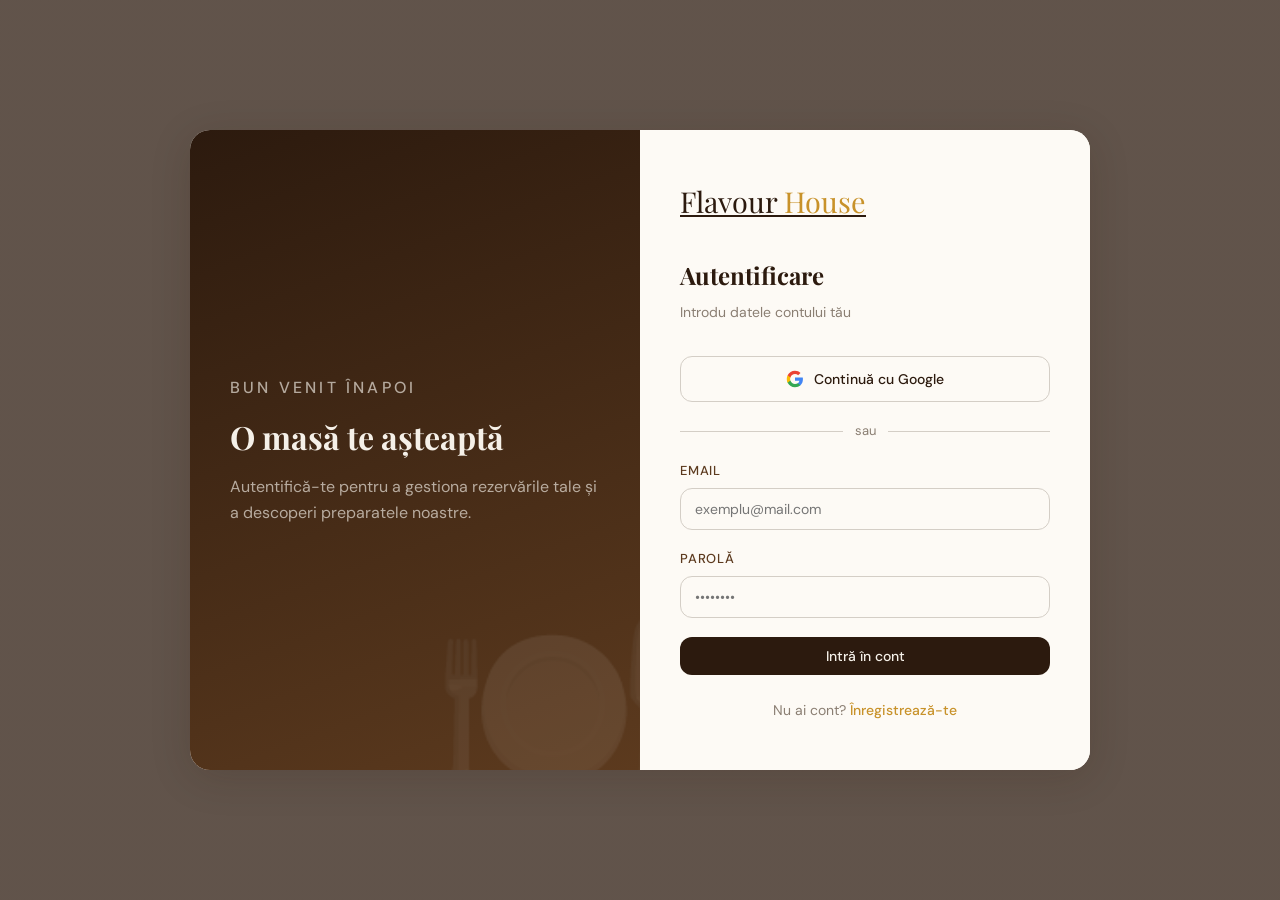
==== RestaurantApp/public/login.html @ d225e00d "Actualizare login.html cu buton "Continua cu Google" #19" ====
<!DOCTYPE html>
<html lang="ro">
<head>
  <meta charset="UTF-8">
  <meta name="viewport" content="width=device-width, initial-scale=1.0">
  <title>Autentificare — Flavour House</title>
  <link rel="stylesheet" href="style.css">
  <style>
    body { 
      display: flex; 
      align-items: center; 
      justify-content: center; 
      min-height: 100vh; 
      padding: 2rem;
      margin: 0;
      background: linear-gradient(rgba(44, 26, 14, 0.75), rgba(44, 26, 14, 0.75)), 
                  url('https://media.gettyimages.com/id/1632045436/video/defocus-after-work-dinner-party.jpg?s=640x640&k=20&c=yxpzzxIzMyTx0dXF350Sa_MqFmlVjyDskMo8bTIoD7I=');
      background-size: cover;
      background-position: center;
      background-attachment: fixed;
    }

    .auth-wrapper {
      display: grid; grid-template-columns: 1fr 1fr;
      max-width: 900px; width: 100%;
      border-radius: var(--radius-lg);
      overflow: hidden; box-shadow: var(--shadow-lg);
      background: var(--alb);
    }

    .auth-banner {
      background: linear-gradient(160deg, var(--maro) 0%, var(--maro-med) 100%);
      padding: 3rem 2.5rem; display: flex; flex-direction: column; justify-content: center;
      position: relative; overflow: hidden;
    }

    .auth-banner::before {
      content: '🍽️'; font-size: 12rem; position: absolute;
      right: -2rem; bottom: -2rem; opacity: 0.08; line-height: 1;
    }

    .auth-banner-label {
      font-size: 13px; font-weight: 500; letter-spacing: 0.2em;
      color: var(--auriu); text-transform: uppercase; margin-bottom: 1rem;
    }

    .auth-banner h2 {
      font-family: 'Playfair Display', serif;
      font-size: 2rem; color: var(--crem); line-height: 1.3; margin-bottom: 1rem;
    }

    .auth-banner p { font-size: 16px; color: rgba(245,240,232,0.65); }

    .auth-form-side { background: var(--alb); padding: 3rem 2.5rem; }

    .auth-logo {
      font-family: 'Playfair Display', serif; font-size: 1.8rem;
      color: var(--maro); margin-bottom: 2rem; display: block;
    }

    .auth-logo span { color: var(--auriu); }

    .auth-title { font-family: 'Playfair Display', serif; font-size: 1.5rem; color: var(--maro); margin-bottom: 0.4rem; }

    .auth-sub { font-size: 14px; color: var(--gri); margin-bottom: 2rem; }

    .auth-footer { margin-top: 1.5rem; text-align: center; font-size: 14px; color: var(--gri); }

    .auth-footer a { color: var(--auriu); text-decoration: none; font-weight: 500; }

    .auth-footer a:hover { text-decoration: underline; }

    /* Buton Google */
    .btn-google {
      display: flex; align-items: center; justify-content: center; gap: 10px;
      width: 100%; padding: 11px 22px; border-radius: var(--radius);
      border: 1.5px solid var(--gri-light); background: var(--alb);
      font-family: 'DM Sans', sans-serif; font-size: 14px; font-weight: 500;
      color: var(--maro); cursor: pointer; text-decoration: none;
      transition: all var(--transition);
      box-sizing: border-box;
    }
    .btn-google:hover {
      border-color: #4285F4; background: #F8F9FF;
      box-shadow: 0 2px 12px rgba(66,133,244,0.15);
    }
    .google-icon { width: 18px; height: 18px; flex-shrink: 0; }

    /* Separator */
    .separator {
      display: flex; align-items: center; gap: 12px;
      margin: 1.2rem 0; color: var(--gri); font-size: 13px;
    }
    .separator::before, .separator::after {
      content: ''; flex: 1; height: 1px; background: var(--gri-light);
    }

    @media (max-width: 640px) {
      .auth-wrapper { grid-template-columns: 1fr; max-width: 450px; }
      .auth-banner { display: none; }
    }
  </style>
</head>
<body>

<div class="auth-wrapper">
  <div class="auth-banner">
    <p class="auth-banner-label">Bun venit înapoi</p>
    <h2>O masă te așteaptă</h2>
    <p>Autentifică-te pentru a gestiona rezervările tale și a descoperi preparatele noastre.</p>
  </div>
  <div class="auth-form-side">
    <a href="index.html" class="auth-logo">Flavour <span>House</span></a>
    <h2 class="auth-title">Autentificare</h2>
    <p class="auth-sub">Introdu datele contului tău</p>

    <div id="alert" class="alert"></div>

    <!-- Buton Google -->
    <a href="/api/auth/google" class="btn-google">
      <svg class="google-icon" viewBox="0 0 24 24">
        <path fill="#4285F4" d="M22.56 12.25c0-.78-.07-1.53-.2-2.25H12v4.26h5.92c-.26 1.37-1.04 2.53-2.21 3.31v2.77h3.57c2.08-1.92 3.28-4.74 3.28-8.09z"/>
        <path fill="#34A853" d="M12 23c2.97 0 5.46-.98 7.28-2.66l-3.57-2.77c-.98.66-2.23 1.06-3.71 1.06-2.86 0-5.29-1.93-6.16-4.53H2.18v2.84C3.99 20.53 7.7 23 12 23z"/>
        <path fill="#FBBC05" d="M5.84 14.09c-.22-.66-.35-1.36-.35-2.09s.13-1.43.35-2.09V7.07H2.18C1.43 8.55 1 10.22 1 12s.43 3.45 1.18 4.93l3.66-2.84z"/>
        <path fill="#EA4335" d="M12 5.38c1.62 0 3.06.56 4.21 1.64l3.15-3.15C17.45 2.09 14.97 1 12 1 7.7 1 3.99 3.47 2.18 7.07l3.66 2.84c.87-2.6 3.3-4.53 6.16-4.53z"/>
      </svg>
      Continuă cu Google
    </a>

    <div class="separator">sau</div>

    <div class="form-group">
      <label>Email</label>
      <input type="email" id="email" placeholder="exemplu@mail.com">
    </div>
    <div class="form-group">
      <label>Parolă</label>
      <input type="password" id="parola" placeholder="••••••••">
    </div>
    <button class="btn btn-dark btn-full" onclick="login()">Intră în cont</button>

    <div class="auth-footer">
      Nu ai cont? <a href="register.html">Înregistrează-te</a>
    </div>
  </div>
</div>

<script>
// Verificam daca e eroare de la Google
const params = new URLSearchParams(window.location.search);
if (params.get('error') === 'google') {
  const alertEl = document.getElementById('alert');
  alertEl.className = 'alert alert-error show';
  alertEl.textContent = 'Autentificarea cu Google a esuat. Incearca din nou.';
}

// Daca e deja autentificat, redirectam
if (localStorage.getItem('token')) {
  const u = JSON.parse(localStorage.getItem('utilizator') || '{}');
  window.location.href = u.rol === 'admin' ? 'admin/dashboard.html' : 'rezervarile-mele.html';
}

async function login() {
  const email  = document.getElementById('email').value.trim();
  const parola = document.getElementById('parola').value;
  const alert  = document.getElementById('alert');

  alert.className = 'alert'; alert.textContent = '';

  if (!email || !parola) {
    alert.className = 'alert alert-error show';
    alert.textContent = 'Completează toate câmpurile.';
    return;
  }

  try {
    const res  = await fetch('/api/auth/login', {
      method: 'POST',
      headers: { 'Content-Type': 'application/json' },
      body: JSON.stringify({ email, parola })
    });
    const date = await res.json();

    if (!res.ok) {
      alert.className = 'alert alert-error show';
      alert.textContent = date.mesaj;
      return;
    }

    localStorage.setItem('token', date.token);
    localStorage.setItem('utilizator', JSON.stringify(date.utilizator));

    alert.className = 'alert alert-success show';
    alert.textContent = 'Autentificare reușită! Se redirecționează...';

    setTimeout(() => {
      window.location.href = date.utilizator.rol === 'admin'
        ? 'admin/dashboard.html'
        : 'rezervarile-mele.html';
    }, 800);
  } catch (e) {
    alert.className = 'alert alert-error show';
    alert.textContent = 'Eroare de conexiune. Încearcă din nou.';
  }
}

document.addEventListener('keydown', e => { if (e.key === 'Enter') login(); });
</script>
</body>
</html>
---- RestaurantApp/public/style.css ----
@import url('https://fonts.googleapis.com/css2?family=Playfair+Display:ital,wght@0,400;0,600;0,700;1,400&family=DM+Sans:wght@300;400;500&display=swap');

:root {
  --crem:      #F5F0E8;
  --crem-dark: #EDE6D6;
  --maro:      #2C1A0E;
  --maro-med:  #5C3A1E;
  --auriu:     #C8922A;
  --auriu-light: #E8B84B;
  --alb:       #FDFAF5;
  --gri:       #8A7E72;
  --gri-light: #D4CEC6;
  --verde:     #2D6A4F;
  --rosu:      #9B2335;
  --shadow:    0 4px 24px rgba(44,26,14,0.10);
  --shadow-lg: 0 8px 40px rgba(44,26,14,0.16);
  --radius:    12px;
  --radius-lg: 20px;
  --transition: 0.25s cubic-bezier(.4,0,.2,1);
}

*, *::before, *::after { box-sizing: border-box; margin: 0; padding: 0; }

html { scroll-behavior: smooth; }

body {
  font-family: 'DM Sans', sans-serif;
  background: var(--crem);
  color: var(--maro);
  min-height: 100vh;
  font-size: 15px;
  line-height: 1.6;
}

/* ── Navigatie ─────── */
nav {
  position: absolute; top: 0; left: 0; right: 0; z-index: 100;
  background: 
              url('file.png');
  backdrop-filter: blur(12px);
  /* REZOLVAREA AICI: */
  background-size: cover;       
  background-position: center;  
  background-repeat: no-repeat;
  border-bottom: 1px solid var(--maro);
  padding: 0 2rem;
  display: flex; align-items: center; justify-content: space-between;
  height: 100px;
}

.nav-logo {
  font-family: 'Playfair Display', serif;
  font-size: 1.8rem; 
  font-weight: 900;
  color: var(--maro);
  text-decoration: none;
  letter-spacing: -0.02em;
  display: inline-block;
  margin-left: 150px;
  background: var(--auriu-light); 
  padding: 12px 35px;
  border-radius: 50px;
  border: 2px solid var(--auriu-light); 
  
  /* TRANZITIE */
  transition: all var(--transition);
}

.nav-logo:hover {
  transform: scale(1.05);
  background: var(--auriu); 
  border-color: var(--auriu);
  
  /* GLOW AURIU */
  filter: drop-shadow(0 0 8px rgba(200, 146, 42, 0.3));
}

.nav-logo span {
  color: var(--auriu);
}

.nav-links { 
  display: flex; 
  align-items: center; 
  gap: 0.5rem; 
}

.nav-links a {
  font-size: 16px; 
  font-weight: 520;
  text-decoration: none;
  padding: 6px 22px; 
  border-radius: 25px;
  background: var(--auriu); 
  color: var(--maro);
  display: inline-block;
  transition: background var(--transition), 
              color var(--transition), 
              transform 0.2s ease, 
              box-shadow 0.2s ease;
}

.nav-links a:hover {
  background: var(--crem);
  color: var(--maro);
  transform: translateY(-3px) scale(1.05);
  box-shadow: 0 10px 20px rgba(0, 0, 0, 0.1), 0 0 15px var(--crem);
}

.nav-links a.btn-nav {
  background: var(--auriu); 
  color: var(--maro);
  padding: 6px 22px; 
}

.nav-links a.btn-nav:hover {
  background: var(--crem);
  color: var(--maro);
  transform: translateY(-3px) scale(1.05);
  box-shadow: 0 10px 20px rgba(0, 0, 0, 0.1), 0 0 15px var(--crem);
}

/* ── Butoane ───────── */
.btn {
  display: inline-flex; align-items: center; justify-content: center; gap: 8px;
  font-family: 'DM Sans', sans-serif; font-size: 14px; font-weight: 500;
  padding: 10px 22px; border-radius: var(--radius);
  border: none; cursor: pointer;
  transition: all var(--transition);
  text-decoration: none;
}
.btn-primary {
  background: var(--auriu); color: var(--maro);
}
.btn-primary:hover {
  background: var(--auriu-light);
  box-shadow: 0 4px 16px rgba(200,146,42,0.35);
  transform: translateY(-1px);
}
.btn-dark {
  background: var(--maro); color: var(--crem);
}
.btn-dark:hover {
  background: var(--maro-med);
  transform: translateY(-1px);
  box-shadow: var(--shadow);
}
.btn-outline {
  background: transparent; color: var(--maro);
  border: 1.5px solid var(--gri-light);
}
.btn-outline:hover { border-color: var(--maro); background: var(--crem-dark); }
.btn-danger { background: var(--rosu); color: #fff; }
.btn-danger:hover { background: #7a1c29; transform: translateY(-1px); }
.btn-success { background: var(--verde); color: #fff; }
.btn-success:hover { background: #1f4f3a; transform: translateY(-1px); }
.btn-sm { padding: 6px 14px; font-size: 13px; }
.btn-full { width: 100%; }
.btn:disabled { opacity: 0.5; cursor: not-allowed; transform: none !important; }

/* ── Formulare ─────────────────────────────────────── */
.form-group { margin-bottom: 1.2rem; }
.form-group label {
  display: block; font-size: 13px; font-weight: 500;
  color: var(--maro-med); margin-bottom: 6px;
  text-transform: uppercase; letter-spacing: 0.06em;
}
.form-group input,
.form-group select,
.form-group textarea {
  width: 100%; padding: 11px 14px;
  border: 1.5px solid var(--gri-light);
  border-radius: var(--radius); background: var(--alb);
  font-family: 'DM Sans', sans-serif; font-size: 14px;
  color: var(--maro);
  transition: border-color var(--transition), box-shadow var(--transition);
  outline: none;
}
.form-group input:focus,
.form-group select:focus,
.form-group textarea:focus {
  border-color: var(--auriu);
  box-shadow: 0 0 0 3px rgba(200,146,42,0.15);
}
.form-group textarea { resize: vertical; min-height: 90px; }

/* ── Card ──────────────────────────────────────────── */
.card {
  background: var(--alb); border-radius: var(--radius-lg);
  box-shadow: var(--shadow);
  border: 1px solid rgba(212,206,198,0.5);
}

/* ── Badge status ──────────────────────────────────── */
.badge {
  display: inline-block; font-size: 12px; font-weight: 500;
  padding: 3px 10px; border-radius: 99px;
}
.badge-asteptare { background: #FEF3C7; color: #92400E; }
.badge-confirmata { background: #D1FAE5; color: #065F46; }
.badge-anulata   { background: #FEE2E2; color: #991B1B; }

/* ── Container ─────────────────────────────────────── */
.container { max-width: 1100px; margin: 0 auto; padding: 0 1.5rem; }
.page-wrapper { padding-top: 80px; min-height: 100vh; }

/* ── Alert mesaje ──────────────────────────────────── */
.alert {
  padding: 12px 16px; border-radius: var(--radius);
  font-size: 14px; font-weight: 500; margin-bottom: 1rem;
  display: none;
}
.alert.show { display: block; }
.alert-error   { background: #FEE2E2; color: #991B1B; border: 1px solid #FECACA; }
.alert-success { background: #D1FAE5; color: #065F46; border: 1px solid #A7F3D0; }

/* ── Tabel ─────────────────────────────────────────── */
.tabel-wrapper { overflow-x: auto; border-radius: var(--radius-lg); }
table {
  width: 100%; border-collapse: collapse;
  font-size: 14px;
}
thead tr { background: var(--maro); color: var(--crem); }
thead th {
  padding: 12px 16px; text-align: left;
  font-size: 12px; font-weight: 500;
  text-transform: uppercase; letter-spacing: 0.06em;
}
tbody tr {
  border-bottom: 1px solid var(--crem-dark);
  transition: background var(--transition);
}
tbody tr:hover { background: var(--crem-dark); }
tbody td { padding: 12px 16px; color: var(--maro); }

/* ── Stele rating ──────────────────────────────────── */
.stele { display: flex; gap: 4px; }
.stea {
  font-size: 20px; cursor: pointer; color: var(--gri-light);
  transition: color var(--transition), transform var(--transition);
  user-select: none;
}
.stea.activa, .stea:hover { color: var(--auriu); transform: scale(1.1); }

/* ── Footer ────────────────────────────────────────── */
footer {
  background: var(--maro); color: var(--crem-dark);
  text-align: center; padding: 2rem;
  font-size: 13px; margin-top: 4rem;
}
footer span { color: var(--auriu); }

/* ── Animatii ──────────────────────────────────────── */
@keyframes fadeInUp {
  from { opacity: 0; transform: translateY(20px); }
  to   { opacity: 1; transform: translateY(0); }
}
.fade-in { animation: fadeInUp 0.5s ease forwards; }



.sticky-footer-layout {
  min-height: 100vh;
  display: flex;
  flex-direction: column;
}

.sticky-footer-layout .main-wrapper {
  flex: 1 0 auto;
  display: flex;
  flex-direction: column;
}

footer {
  background: var(--maro);
  color: var(--crem-dark);
  text-align: center;
  padding: 2rem;
  font-size: 13px;
  flex-shrink: 0; 
}
footer span { color: var(--auriu); }


/* ── Responsive ────────────────────────────────────── */
@media (max-width: 640px) {
  nav { padding: 0 1rem; }
  .nav-links a:not(.btn-nav) { display: none; }
  .container { padding: 0 1rem; }
}

.preparat-img {
  width: 100%;
  height: 200px;       
  object-fit: cover;   
  border-radius: 12px;   
  margin-bottom: 15px;   
  display: block;
}

.preparat-card {
  display: flex;
  flex-direction: column;
  justify-content: space-between; 
}

.sidebar-logo { 
    font-family: 'Playfair Display', serif !important; 
    font-size: 1.8rem !important; 
    color: var(--crem) !important; 
    margin-bottom: 2.5rem; 
    padding: 0 0.5rem; 
    text-decoration: none !important;
    display: block;
    transition: all var(--transition);
}

.sidebar-logo span { 
    color: var(--auriu) !important;
    font-size: inherit; 
}

.sidebar-logo:hover {
    opacity: 0.9;
    transform: translateX(3px);
}
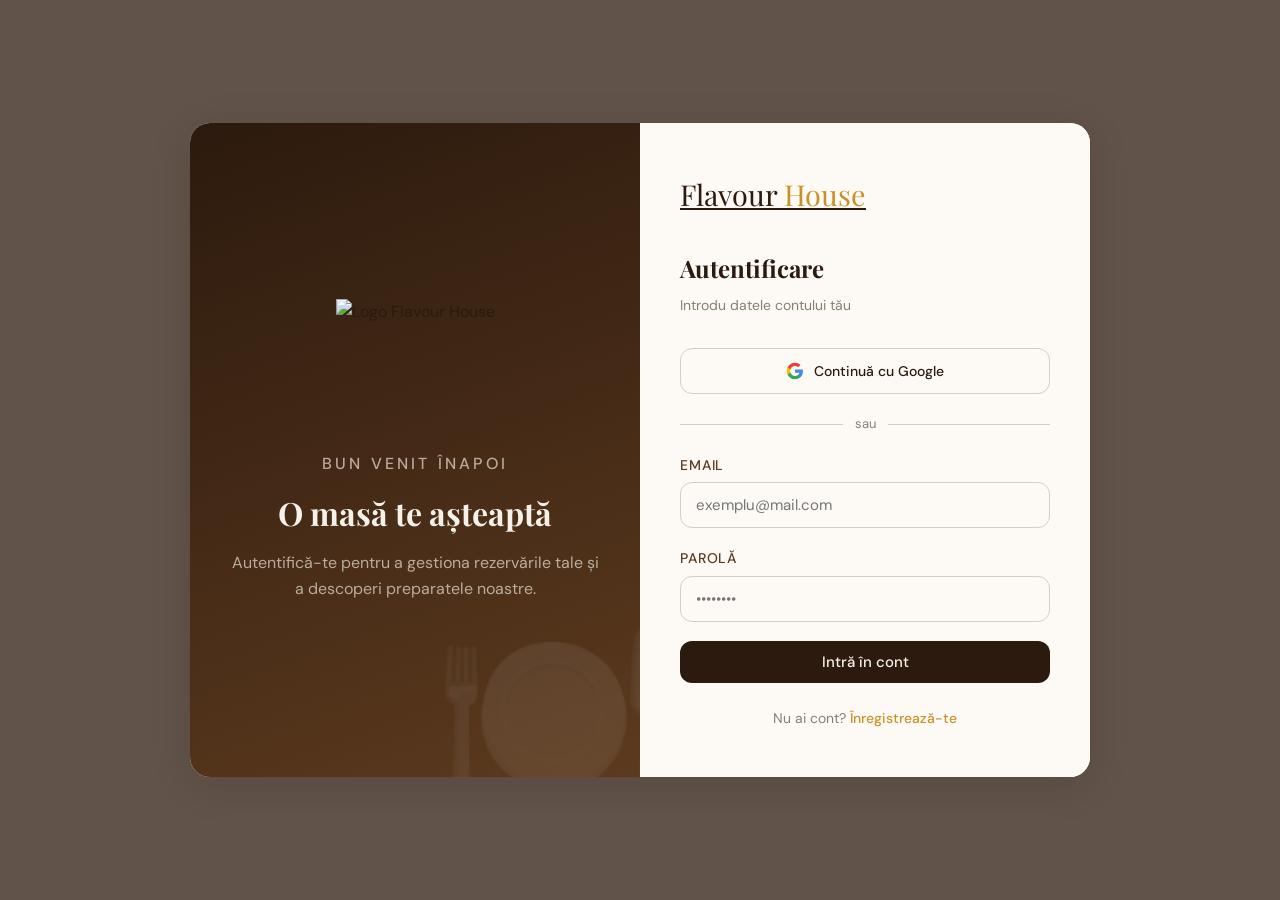
==== commit 25085e0d: "Add files via upload" ====
--- a/RestaurantApp/public/login.html
+++ b/RestaurantApp/public/login.html
@@ -3,6 +3,8 @@
 <head>
   <meta charset="UTF-8">
   <meta name="viewport" content="width=device-width, initial-scale=1.0">
+    <link rel="icon" type="image/png" href="logo.png">
+
   <title>Autentificare — Flavour House</title>
   <link rel="stylesheet" href="style.css">
   <style>
@@ -30,13 +32,21 @@
 
     .auth-banner {
       background: linear-gradient(160deg, var(--maro) 0%, var(--maro-med) 100%);
-      padding: 3rem 2.5rem; display: flex; flex-direction: column; justify-content: center;
+      padding: 3rem 2.5rem; display: flex; flex-direction: column; 
+      justify-content: center; align-items: center; text-align: center;
       position: relative; overflow: hidden;
     }
 
     .auth-banner::before {
       content: '🍽️'; font-size: 12rem; position: absolute;
       right: -2rem; bottom: -2rem; opacity: 0.08; line-height: 1;
+    }
+
+    .auth-banner-logo {
+      height: 120px;
+      width: auto;
+      object-fit: contain;
+      margin-bottom: 2rem;
     }
 
     .auth-banner-label {
@@ -105,6 +115,7 @@
 
 <div class="auth-wrapper">
   <div class="auth-banner">
+    <img src="logo.png" alt="Logo Flavour House" class="auth-banner-logo">
     <p class="auth-banner-label">Bun venit înapoi</p>
     <h2>O masă te așteaptă</h2>
     <p>Autentifică-te pentru a gestiona rezervările tale și a descoperi preparatele noastre.</p>
@@ -116,7 +127,6 @@
 
     <div id="alert" class="alert"></div>
 
-    <!-- Buton Google -->
     <a href="/api/auth/google" class="btn-google">
       <svg class="google-icon" viewBox="0 0 24 24">
         <path fill="#4285F4" d="M22.56 12.25c0-.78-.07-1.53-.2-2.25H12v4.26h5.92c-.26 1.37-1.04 2.53-2.21 3.31v2.77h3.57c2.08-1.92 3.28-4.74 3.28-8.09z"/>
@@ -146,7 +156,6 @@
 </div>
 
 <script>
-// Verificam daca e eroare de la Google
 const params = new URLSearchParams(window.location.search);
 if (params.get('error') === 'google') {
   const alertEl = document.getElementById('alert');
@@ -154,7 +163,6 @@
   alertEl.textContent = 'Autentificarea cu Google a esuat. Incearca din nou.';
 }
 
-// Daca e deja autentificat, redirectam
 if (localStorage.getItem('token')) {
   const u = JSON.parse(localStorage.getItem('utilizator') || '{}');
   window.location.href = u.rol === 'admin' ? 'admin/dashboard.html' : 'rezervarile-mele.html';
@@ -207,4 +215,4 @@
 document.addEventListener('keydown', e => { if (e.key === 'Enter') login(); });
 </script>
 </body>
-</html>
+</html>
--- a/RestaurantApp/public/style.css
+++ b/RestaurantApp/public/style.css
@@ -28,17 +28,15 @@
   background: var(--crem);
   color: var(--maro);
   min-height: 100vh;
-  font-size: 15px;
+  font-size: 16px; 
   line-height: 1.6;
 }
 
 /* ── Navigatie ─────── */
 nav {
   position: absolute; top: 0; left: 0; right: 0; z-index: 100;
-  background: 
-              url('file.png');
+  background: url('file.png');
   backdrop-filter: blur(12px);
-  /* REZOLVAREA AICI: */
   background-size: cover;       
   background-position: center;  
   background-repeat: no-repeat;
@@ -50,28 +48,20 @@
 
 .nav-logo {
   font-family: 'Playfair Display', serif;
-  font-size: 1.8rem; 
+  font-size: 2.35rem;
   font-weight: 900;
-  color: var(--maro);
+  color: var(--auriu);
   text-decoration: none;
   letter-spacing: -0.02em;
   display: inline-block;
   margin-left: 150px;
-  background: var(--auriu-light); 
   padding: 12px 35px;
   border-radius: 50px;
-  border: 2px solid var(--auriu-light); 
-  
-  /* TRANZITIE */
   transition: all var(--transition);
 }
 
 .nav-logo:hover {
   transform: scale(1.05);
-  background: var(--auriu); 
-  border-color: var(--auriu);
-  
-  /* GLOW AURIU */
   filter: drop-shadow(0 0 8px rgba(200, 146, 42, 0.3));
 }
 
@@ -86,10 +76,10 @@
 }
 
 .nav-links a {
-  font-size: 16px; 
+  font-size: 17px; 
   font-weight: 520;
   text-decoration: none;
-  padding: 6px 22px; 
+  padding: 8px 24px; 
   border-radius: 25px;
   background: var(--auriu); 
   color: var(--maro);
@@ -110,7 +100,7 @@
 .nav-links a.btn-nav {
   background: var(--auriu); 
   color: var(--maro);
-  padding: 6px 22px; 
+  padding: 8px 24px; 
 }
 
 .nav-links a.btn-nav:hover {
@@ -123,8 +113,11 @@
 /* ── Butoane ───────── */
 .btn {
   display: inline-flex; align-items: center; justify-content: center; gap: 8px;
-  font-family: 'DM Sans', sans-serif; font-size: 14px; font-weight: 500;
-  padding: 10px 22px; border-radius: var(--radius);
+  font-family: 'DM Sans', sans-serif; 
+  font-size: 15px; 
+  font-weight: 500;
+  padding: 11px 24px; 
+  border-radius: var(--radius);
   border: none; cursor: pointer;
   transition: all var(--transition);
   text-decoration: none;
@@ -154,24 +147,27 @@
 .btn-danger:hover { background: #7a1c29; transform: translateY(-1px); }
 .btn-success { background: var(--verde); color: #fff; }
 .btn-success:hover { background: #1f4f3a; transform: translateY(-1px); }
-.btn-sm { padding: 6px 14px; font-size: 13px; }
+.btn-sm { padding: 7px 16px; font-size: 14px; } /* Mărit de la 13px */
 .btn-full { width: 100%; }
 .btn:disabled { opacity: 0.5; cursor: not-allowed; transform: none !important; }
 
 /* ── Formulare ─────────────────────────────────────── */
 .form-group { margin-bottom: 1.2rem; }
 .form-group label {
-  display: block; font-size: 13px; font-weight: 500;
+  display: block; 
+  font-size: 14px; 
+  font-weight: 500;
   color: var(--maro-med); margin-bottom: 6px;
   text-transform: uppercase; letter-spacing: 0.06em;
 }
 .form-group input,
 .form-group select,
 .form-group textarea {
-  width: 100%; padding: 11px 14px;
+  width: 100%; padding: 12px 15px; 
   border: 1.5px solid var(--gri-light);
   border-radius: var(--radius); background: var(--alb);
-  font-family: 'DM Sans', sans-serif; font-size: 14px;
+  font-family: 'DM Sans', sans-serif; 
+  font-size: 15px; 
   color: var(--maro);
   transition: border-color var(--transition), box-shadow var(--transition);
   outline: none;
@@ -193,8 +189,11 @@
 
 /* ── Badge status ──────────────────────────────────── */
 .badge {
-  display: inline-block; font-size: 12px; font-weight: 500;
-  padding: 3px 10px; border-radius: 99px;
+  display: inline-block; 
+  font-size: 13px; 
+  font-weight: 500;
+  padding: 4px 12px; 
+  border-radius: 99px;
 }
 .badge-asteptare { background: #FEF3C7; color: #92400E; }
 .badge-confirmata { background: #D1FAE5; color: #065F46; }
@@ -206,8 +205,10 @@
 
 /* ── Alert mesaje ──────────────────────────────────── */
 .alert {
-  padding: 12px 16px; border-radius: var(--radius);
-  font-size: 14px; font-weight: 500; margin-bottom: 1rem;
+  padding: 14px 18px; 
+  border-radius: var(--radius);
+  font-size: 15px; 
+  font-weight: 500; margin-bottom: 1rem;
   display: none;
 }
 .alert.show { display: block; }
@@ -218,12 +219,14 @@
 .tabel-wrapper { overflow-x: auto; border-radius: var(--radius-lg); }
 table {
   width: 100%; border-collapse: collapse;
-  font-size: 14px;
+  font-size: 15px; 
 }
 thead tr { background: var(--maro); color: var(--crem); }
 thead th {
-  padding: 12px 16px; text-align: left;
-  font-size: 12px; font-weight: 500;
+  padding: 14px 16px; 
+  text-align: left;
+  font-size: 13px; 
+  font-weight: 500;
   text-transform: uppercase; letter-spacing: 0.06em;
 }
 tbody tr {
@@ -231,12 +234,13 @@
   transition: background var(--transition);
 }
 tbody tr:hover { background: var(--crem-dark); }
-tbody td { padding: 12px 16px; color: var(--maro); }
+tbody td { padding: 14px 16px; color: var(--maro); }
 
 /* ── Stele rating ──────────────────────────────────── */
 .stele { display: flex; gap: 4px; }
 .stea {
-  font-size: 20px; cursor: pointer; color: var(--gri-light);
+  font-size: 22px; 
+  cursor: pointer; color: var(--gri-light);
   transition: color var(--transition), transform var(--transition);
   user-select: none;
 }
@@ -246,7 +250,8 @@
 footer {
   background: var(--maro); color: var(--crem-dark);
   text-align: center; padding: 2rem;
-  font-size: 13px; margin-top: 4rem;
+  font-size: 14px; 
+  margin-top: 4rem;
 }
 footer span { color: var(--auriu); }
 
@@ -257,8 +262,6 @@
 }
 .fade-in { animation: fadeInUp 0.5s ease forwards; }
 
-
-
 .sticky-footer-layout {
   min-height: 100vh;
   display: flex;
@@ -271,16 +274,15 @@
   flex-direction: column;
 }
 
-footer {
+.sticky-footer-layout footer {
   background: var(--maro);
   color: var(--crem-dark);
   text-align: center;
   padding: 2rem;
-  font-size: 13px;
+  font-size: 14px; 
   flex-shrink: 0; 
 }
-footer span { color: var(--auriu); }
-
+.sticky-footer-layout footer span { color: var(--auriu); }
 
 /* ── Responsive ────────────────────────────────────── */
 @media (max-width: 640px) {
@@ -306,7 +308,7 @@
 
 .sidebar-logo { 
     font-family: 'Playfair Display', serif !important; 
-    font-size: 1.8rem !important; 
+    font-size: 1.95rem !important; 
     color: var(--crem) !important; 
     margin-bottom: 2.5rem; 
     padding: 0 0.5rem; 
@@ -323,5 +325,4 @@
 .sidebar-logo:hover {
     opacity: 0.9;
     transform: translateX(3px);
-}
-
+}
